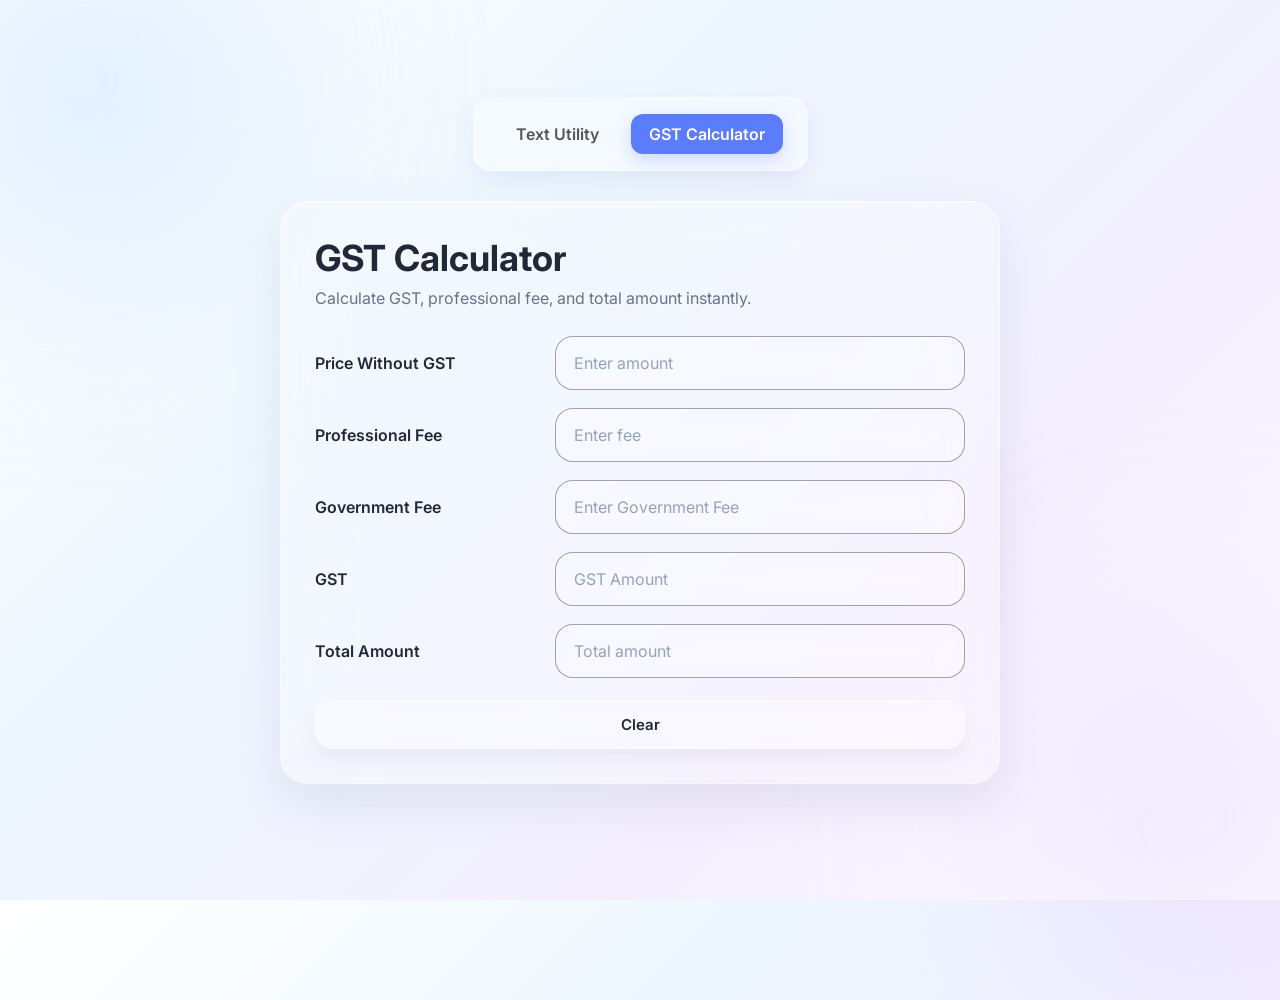
==== gst.html @ c1d14b3a "add gst html" ====
<!DOCTYPE html>
<html lang="en">
<head>
    <meta charset="UTF-8">
    <meta name="viewport" content="width=device-width, initial-scale=1.0">
    <title>Document</title>
    <link rel="stylesheet" href="gst.css">
</head>
<body>
    <header class="header">    
        <nav class="navbar">
    
            <a href="index.html" class="nav-link">
                Text Utility
            </a>
    
            <a href="gst.html" class="nav-link active">
                GST Calculator
            </a>
    
        </nav>
    
    </header>
    <div class="container">
    
        <h1>GST Calculator</h1>
    
        <p>Calculate GST, professional fee, and total amount instantly.</p>
    
        <div class="gst-form">
    
            <div class="gst-row">
    
                <label for="price">Price Without GST</label>
    
                <input type="number" id="price" placeholder="Enter amount">
    
            </div>
    
            <div class="gst-row">
    
                <label for="fee">Professional Fee</label>
    
                <input type="number" id="fee" placeholder="Enter fee">
    
            </div>
    
            <div class="gst-row">
            
                <label for="govt-fee">Government Fee</label>
            
                <input type="number" id="govt-fee" placeholder="Enter Government Fee">
            
            </div>

            <div class="gst-row">
    
                <label for="gst">GST</label>
    
                <input type="number" id="gst" placeholder="GST Amount">
    
            </div>
    
            <div class="gst-row">
    
                <label for="total">Total Amount</label>
    
                <input type="number" id="total" placeholder="Total amount">
    
            </div>
    
        </div>
    
        <div class="buttons">    
            <button id="clear-btn">
                Clear
            </button>
    
        </div>
    
    </div>
</body>
</html>
---- gst.css ----
@import url('https://fonts.googleapis.com/css2?family=Inter:wght@400;500;600;700&display=swap');

/* ---------- Header ---------- */

.header {
    max-width: 900px;
    margin: -20px auto 30px auto;
    padding: 16px 24px;

    display: flex;
    justify-content: space-between;
    align-items: center;

    background: rgba(255, 255, 255, 0.35);
    backdrop-filter: blur(18px);
    -webkit-backdrop-filter: blur(18px);

    border: 1px solid rgba(255, 255, 255, 0.4);
    border-radius: 18px;

    box-shadow: 0 8px 24px rgba(31, 38, 135, 0.08);
}

.logo {
    font-size: 1.5rem;
    font-weight: 700;
    color: #222;
    text-decoration: none;
}

.navbar {
    display: flex;
    gap: 14px;
}

.nav-link {
    text-decoration: none;

    padding: 10px 18px;
    border-radius: 12px;

    color: #555;
    font-weight: 600;

    transition: 0.25s ease;
}

.nav-link:hover {
    background: rgba(255, 255, 255, 0.45);
    color: #222;
}

.nav-link.active {
    background: #5b7cff;
    color: #fff;
    box-shadow: 0 6px 18px rgba(91, 124, 255, 0.25);
}
/* ----------ELEMENTS -----------*/

* {
    margin: 0;
    padding: 0;
    box-sizing: border-box;
    font-family: 'Inter', sans-serif;
}

body {
    min-height: 100vh;
    display: flex;
    flex-direction: column;
    justify-content: center;
    align-items: center;
    overflow: hidden;
    position: relative;

    background: linear-gradient(135deg,
            #ffffff 0%,
            #eef7ff 35%,
            #f4efff 70%,
            #ffffff 100%);
}

/* Floating Gradient Blobs */

body::before,
body::after {

    content: "";
    position: absolute;
    width: 360px;
    height: 360px;
    border-radius: 50%;
    filter: blur(120px);
    z-index: -1;
    animation: float 12s ease-in-out infinite;

}

body::before {

    background: #b9d8ff;
    opacity: .45;

    top: -100px;
    left: -100px;

}

body::after {

    background: #dcc7ff;
    opacity: .40;

    bottom: -100px;
    right: -100px;

    animation-delay: 5s;

}

@keyframes float {

    0%,
    100% {
        transform: translateY(0px);
    }

    50% {
        transform: translateY(30px);
    }

}

/* Glass Container */

.container {

    width: 100%;
    max-width: 720px;

    padding: 34px;

    border-radius: 28px;

    background: rgba(255, 255, 255, .22);

    backdrop-filter: blur(30px);
    -webkit-backdrop-filter: blur(30px);

    border: 1px solid rgba(255, 255, 255, .45);

    box-shadow:
        0 20px 50px rgba(90, 100, 130, .12),
        inset 0 1px rgba(255, 255, 255, .65);

}

/* Heading */

h1 {

    font-size: 36px;
    font-weight: 700;
    color: #1f2937;

}

.container>p {

    margin-top: 8px;
    margin-bottom: 24px;

    font-size: 16px;

    color: #64748b;

}

/* Buttons */

.buttons {

    display: flex;
    gap: 14px;

    margin-top: 22px;

}

button {

    flex: 1;
    padding: 14px 16px;
    border: none;
    border-radius: 18px;
    background: rgba(255, 255, 255, .20);
    backdrop-filter: blur(20px);
    border: 1px solid rgba(255, 255, 255, .35);
    color: #1f2937;
    font-size: 15px;
    font-weight: 600;
    cursor: pointer;
    transition: .3s;
    box-shadow:
        inset 0 1px rgba(255, 255, 255, .35),
        0 10px 18px rgba(0, 0, 0, .05);

}

button:hover {

    transform: translateY(-3px);

    background: rgba(255, 255, 255, .32);

    box-shadow:
        0 14px 30px rgba(95, 120, 255, .18);

}

/* ---------- GST Form ---------- */

.gst-form {

    display: flex;
    flex-direction: column;
    gap: 18px;

    margin-top: 28px;

}

.gst-row {

    display: grid;
    grid-template-columns: 220px 1fr;
    align-items: center;
    gap: 20px;

}

.gst-row label {

    font-size: 16px;
    font-weight: 600;
    color: #1f2937;

}

.gst-row input {

    width: 100%;

    padding: 16px 18px;

    border-radius: 18px;

    outline: none;

    background: rgba(255, 255, 255, .18);

    backdrop-filter: blur(20px);

    border: 1px solid rgba(0, 0, 0, .35);

    box-shadow:
        inset 0 1px rgba(255, 255, 255, .35);

    color: #1f2937;

    font-size: 16px;

    transition: .3s;

}

.gst-row input::placeholder {

    color: #94a3b8;

}

.gst-row input:focus {

    background: rgba(255, 255, 255, .26);

    border: 1px solid rgba(255, 255, 255, .6);

    box-shadow: 0 0 0 5px rgba(123, 142, 255, .12);

}

.gst-row input[readonly] {

    background: rgba(255, 255, 255, .28);

    cursor: not-allowed;

}
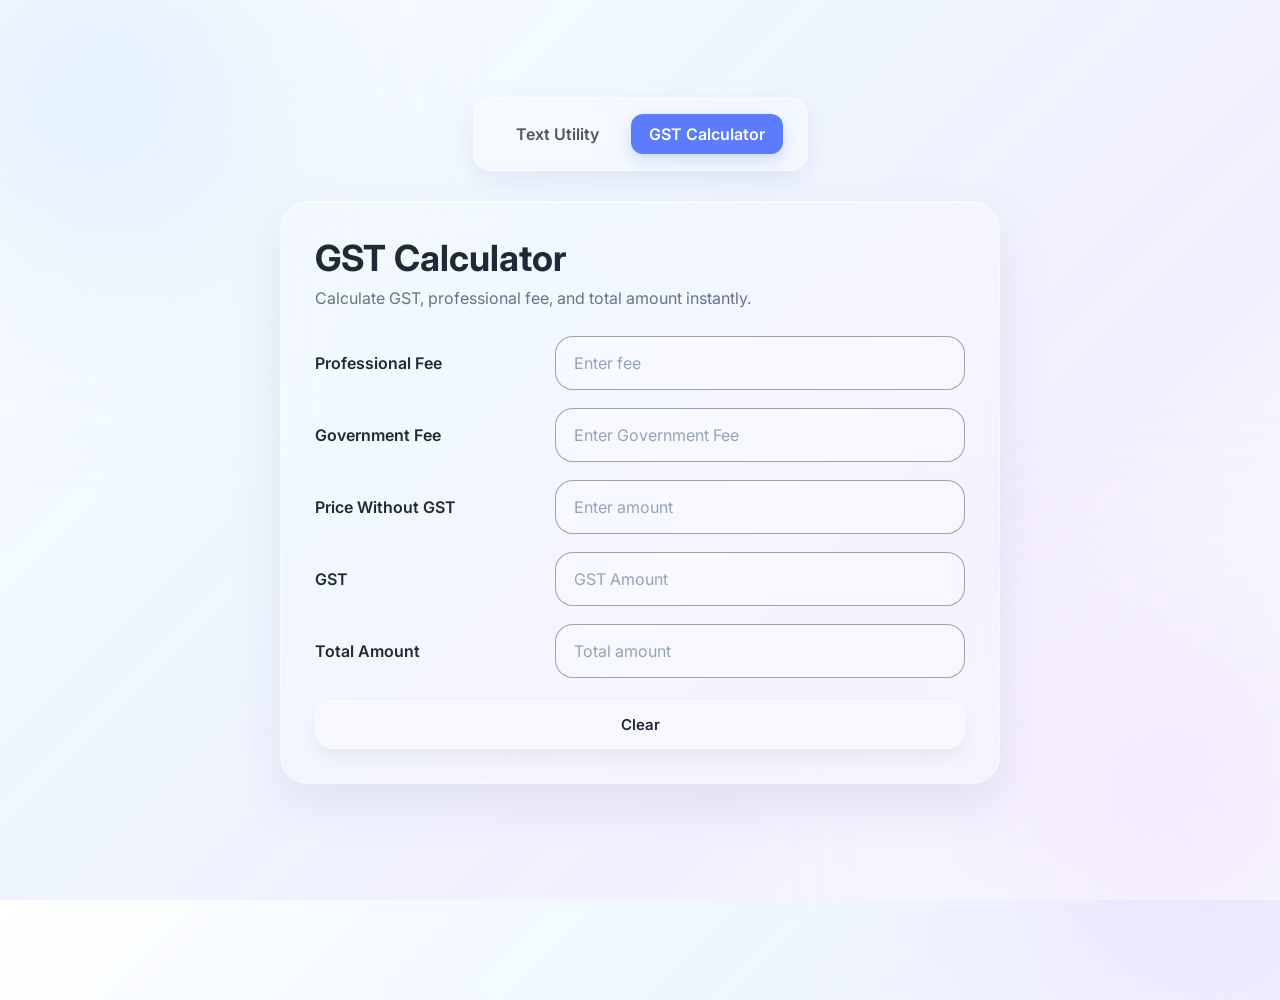
==== commit ba8ce350: "add gst js" ====
--- a/gst.html
+++ b/gst.html
@@ -27,15 +27,7 @@
     
         <p>Calculate GST, professional fee, and total amount instantly.</p>
     
-        <div class="gst-form">
-    
-            <div class="gst-row">
-    
-                <label for="price">Price Without GST</label>
-    
-                <input type="number" id="price" placeholder="Enter amount">
-    
-            </div>
+        <div class="gst-form">    
     
             <div class="gst-row">
     
@@ -50,6 +42,14 @@
                 <label for="govt-fee">Government Fee</label>
             
                 <input type="number" id="govt-fee" placeholder="Enter Government Fee">
+            
+            </div>
+
+            <div class="gst-row">
+            
+                <label for="price">Price Without GST</label>
+            
+                <input type="number" id="price" placeholder="Enter amount">
             
             </div>
 
@@ -79,5 +79,6 @@
         </div>
     
     </div>
+    <script src="gst.js"></script>
 </body>
 </html>
--- a/gst.css
+++ b/gst.css
@@ -1,4 +1,19 @@
 @import url('https://fonts.googleapis.com/css2?family=Inter:wght@400;500;600;700&display=swap');
+
+/* Chrome, Safari, Edge, Opera */
+
+input[type="number"]::-webkit-outer-spin-button,
+input[type="number"]::-webkit-inner-spin-button {
+    -webkit-appearance: none;
+    margin: 0;
+}
+
+/* Firefox */
+
+input[type="number"] {
+    -moz-appearance: textfield;
+    appearance: textfield;
+}
 
 /* ---------- Header ---------- */
 
